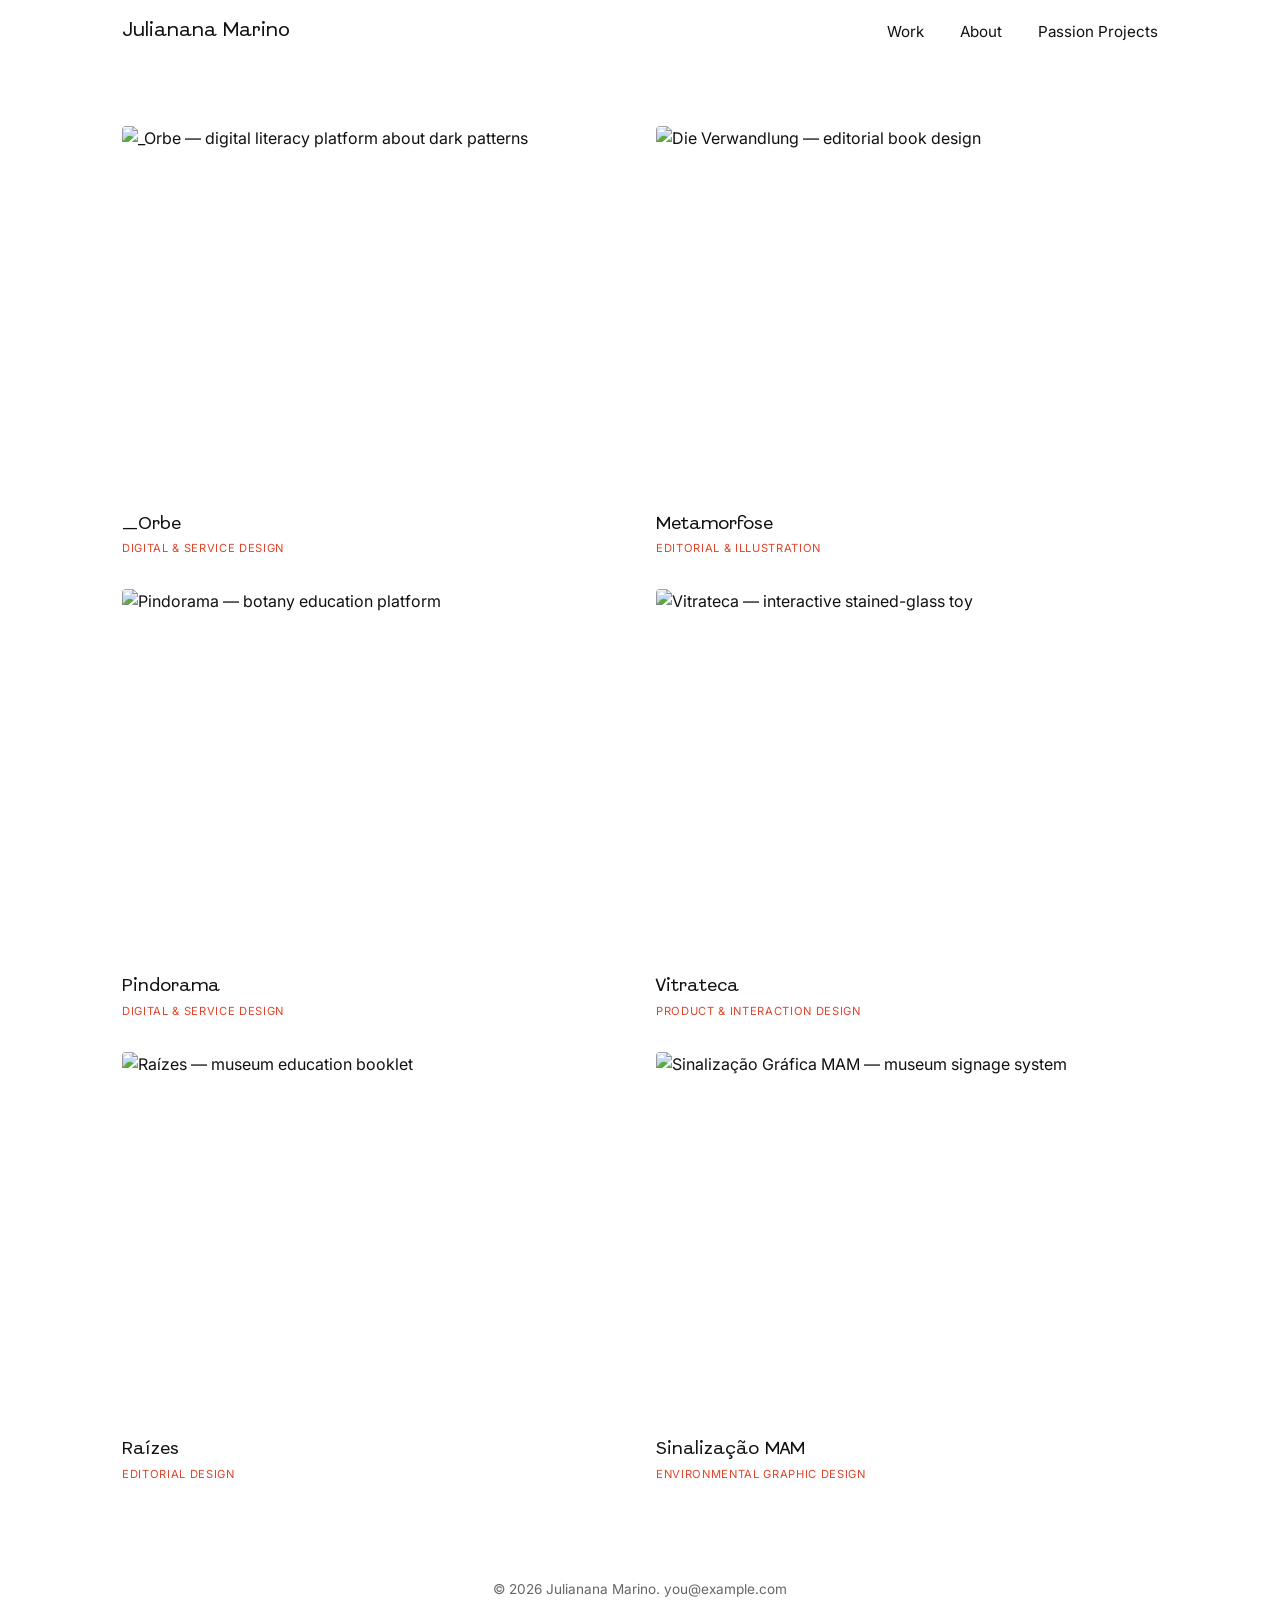
==== index.html @ 14ea61f7 "juliana" ====
<!DOCTYPE html>
<html lang="en">
<head>
  <meta charset="UTF-8">
  <meta name="viewport" content="width=device-width, initial-scale=1.0">
  <title>Julianana Marino — Portfolio</title>
  <meta name="description" content="Design portfolio of Julianana Marino.">
  <link rel="icon" type="image/png" href="images/site/favicon.png">
  <link href="https://fonts.googleapis.com/css2?family=Inter:wght@400;500;600&display=swap" rel="stylesheet">
  <link rel="stylesheet" href="css/style.css">
</head>
<body>

  <header class="site-header">
    <a href="index.html" class="logo">Julianana Marino</a>
    <nav>
      <a href="index.html">Work</a>
      <a href="about.html">About</a>
      <a href="passion-projects.html">Passion Projects</a>
    </nav>
  </header>

  <main>
    <h1 class="sr-only">Work — Julianana Marino Portfolio</h1>

    <div class="work-grid">
      <a href="work/orbe.html" class="work-item">
        <img src="images/work/orbe/thumbnail.jpg" alt="_Orbe — digital literacy platform about dark patterns">
        <p class="work-title">_Orbe</p>
        <p class="work-category">Digital &amp; service design</p>
      </a>

      <a href="work/metamorfose.html" class="work-item">
        <img src="images/work/metamorfose/thumbnail.jpg" alt="Die Verwandlung — editorial book design">
        <p class="work-title">Metamorfose</p>
        <p class="work-category">Editorial &amp; illustration</p>
      </a>

      <a href="work/pindorama.html" class="work-item">
        <img src="images/work/pindorama/thumbnail.jpg" alt="Pindorama — botany education platform">
        <p class="work-title">Pindorama</p>
        <p class="work-category">Digital &amp; service design</p>
      </a>

      <a href="work/vitrateca.html" class="work-item">
        <img src="images/work/vitrateca/thumbnail.jpg" alt="Vitrateca — interactive stained-glass toy">
        <p class="work-title">Vitrateca</p>
        <p class="work-category">Product &amp; interaction design</p>
      </a>

      <a href="work/raizes.html" class="work-item">
        <img src="images/work/raizes/thumbnail.jpg" alt="Raízes — museum education booklet">
        <p class="work-title">Raízes</p>
        <p class="work-category">Editorial design</p>
      </a>

      <a href="work/sinalizacao-mam.html" class="work-item">
        <img src="images/work/sinalizacao-mam/thumbnail.jpg" alt="Sinalização Gráfica MAM — museum signage system">
        <p class="work-title">Sinalização MAM</p>
        <p class="work-category">Environmental graphic design</p>
      </a>
    </div>
  </main>

  <footer class="site-footer">
    <p>&copy; 2026 Julianana Marino. <a href="mailto:you@example.com">you@example.com</a></p>
  </footer>

  <script src="js/script.js"></script>
</body>
</html>
---- css/style.css ----
/* ============================================
   FONTS
   Inter loaded from Google Fonts (see <head> link).
   Abordage self-hosted — add the font file to /fonts (see fonts/README.txt)
   ============================================ */
@font-face {
  font-family: 'Abordage';
  src: url('../fonts/Abordage-Regular.woff2') format('woff2');
  font-weight: 400;
  font-style: normal;
  font-display: swap;
}

/* ============================================
   DESIGN TOKENS
   Change these once and the whole site updates.
   --color-accent is a PLACEHOLDER — swap for your real accent once decided.
   ============================================ */
:root {
  --color-bg: #ffffff;
  --color-text: #111111;
  --color-text-muted: #666666;
  --color-border: #e5e5e5;
  --color-accent: #E0442A; /* placeholder — swap this */

  --font-sans: 'Inter', system-ui, -apple-system, "Segoe UI", sans-serif;
  --font-display: 'Abordage', var(--font-sans); /* falls back to Inter until the font file is added */

  --max-width: 1100px;
  --space-sm: 0.5rem;
  --space-md: 1rem;
  --space-lg: 2rem;
  --space-xl: 4rem;
}

/* ---- Reset ---- */
* { box-sizing: border-box; margin: 0; padding: 0; }

body {
  font-family: var(--font-sans);
  color: var(--color-text);
  background: var(--color-bg);
  line-height: 1.5;
}

img { max-width: 100%; display: block; }
a { color: inherit; text-decoration: none; }

.sr-only {
  position: absolute;
  width: 1px; height: 1px;
  overflow: hidden;
  clip: rect(0 0 0 0);
}

/* ---- Header / nav ---- */
.site-header {
  display: flex;
  justify-content: space-between;
  align-items: center;
  padding: var(--space-md) var(--space-lg);
  max-width: var(--max-width);
  margin: 0 auto;
}

.site-header .logo {
  font-family: var(--font-display);
  font-size: 1.25rem;
}

.site-header nav a {
  margin-left: var(--space-lg);
  font-size: 0.95rem;
}

.site-header nav a:hover {
  color: var(--color-accent);
}

/* ---- Work grid (homepage / passion projects) ---- */
.work-grid {
  display: grid;
  grid-template-columns: repeat(2, 1fr);
  gap: var(--space-lg);
  max-width: var(--max-width);
  margin: var(--space-xl) auto;
  padding: 0 var(--space-lg);
}

@media (min-width: 900px) {
  .work-grid {
    grid-template-columns: repeat(2, 1fr); /* even 2-col grid, per the concept sketch — change to 3 if you prefer a denser grid */
  }
}

.work-item img {
  aspect-ratio: 4 / 3;
  object-fit: cover;
  border-radius: 4px;
  transition: opacity 0.2s ease;
}

.work-item:hover img {
  opacity: 0.85;
}

.work-item .work-title {
  font-family: var(--font-display);
  font-size: 1.15rem;
  margin-top: var(--space-sm);
}

.work-item .work-category {
  font-size: 0.7rem;
  letter-spacing: 0.06em;
  text-transform: uppercase;
  color: var(--color-accent);
  margin-top: 2px;
}

/* ---- About page ---- */
.about-page {
  max-width: 600px;
  margin: var(--space-xl) auto;
  padding: 0 var(--space-lg);
}

.about-page h1 {
  font-family: var(--font-display);
  font-size: 2rem;
  margin-bottom: var(--space-lg);
}

.profile-photo {
  border-radius: 8px;
  margin-bottom: var(--space-lg);
}

.contact-links {
  list-style: none;
  margin-top: var(--space-lg);
}

.contact-links li {
  margin-bottom: var(--space-sm);
}

/* ---- Project case study page ---- */
.project-page {
  max-width: 800px;
  margin: var(--space-xl) auto;
  padding: 0 var(--space-lg);
}

.project-page h1 {
  font-family: var(--font-display);
  font-size: 2.25rem;
  margin-bottom: var(--space-sm);
}

.project-meta {
  color: var(--color-text-muted);
  margin-bottom: var(--space-lg);
}

.project-page img,
.project-page video {
  margin: var(--space-lg) 0;
  border-radius: 4px;
}

.back-link {
  display: inline-block;
  margin-top: var(--space-lg);
}

.back-link:hover {
  color: var(--color-accent);
}

/* ---- Case study section nav ---- */
.case-study-nav {
  display: flex;
  flex-wrap: wrap;
  gap: var(--space-lg);
  margin: var(--space-lg) 0;
  padding: var(--space-md) 0;
  border-top: 1px solid var(--color-border);
  border-bottom: 1px solid var(--color-border);
}

.case-study-nav a {
  font-size: 0.9rem;
  color: var(--color-text-muted);
}

.case-study-nav a:hover {
  color: var(--color-accent);
}

/* ---- Case study sections ---- */
.case-study-section {
  margin: var(--space-xl) 0;
  scroll-margin-top: var(--space-lg);
}

.section-label {
  font-size: 0.85rem;
  color: var(--color-accent);
  text-transform: uppercase;
  letter-spacing: 0.05em;
  margin-bottom: var(--space-sm);
}

.case-study-section h2 {
  font-family: var(--font-display);
  font-size: 1.5rem;
  margin-bottom: var(--space-md);
}

.process-step {
  margin: var(--space-md) 0;
  padding-left: var(--space-md);
  border-left: 2px solid var(--color-border);
}

.process-step-number {
  font-weight: 600;
  margin-bottom: var(--space-sm);
}

/* ---- Hover-reveal image caption ---- */
.image-wrap {
  position: relative;
  overflow: hidden;
  border-radius: 4px;
}

.image-wrap .caption {
  position: absolute;
  inset: 0;
  display: flex;
  align-items: center;
  justify-content: center;
  text-align: center;
  padding: var(--space-md);
  background: rgba(0, 0, 0, 0.55);
  color: #ffffff;
  font-size: 0.9rem;
  opacity: 0;
  transition: opacity 0.25s ease;
}

.image-wrap:hover .caption {
  opacity: 1;
}

/* ---- Scroll-triggered reveal ---- */
.reveal-box {
  opacity: 0;
  transform: translateY(16px);
  transition: opacity 0.6s ease, transform 0.6s ease;
}

.reveal-box.visible {
  opacity: 1;
  transform: translateY(0);
}

/* ---- Metrics / impact ---- */
.metrics-grid {
  display: grid;
  grid-template-columns: repeat(auto-fit, minmax(140px, 1fr));
  gap: var(--space-lg);
  margin-top: var(--space-md);
}

.metric-number {
  font-family: var(--font-display);
  font-size: 2rem;
}

.metric-label {
  color: var(--color-text-muted);
  font-size: 0.9rem;
}

/* ---- Project footer nav ---- */
.project-nav {
  display: flex;
  justify-content: space-between;
  align-items: center;
  margin-top: var(--space-xl);
  padding-top: var(--space-lg);
  border-top: 1px solid var(--color-border);
}

.project-nav a:hover {
  color: var(--color-accent);
}

/* ---- Footer ---- */
.site-footer {
  text-align: center;
  padding: var(--space-lg);
  color: var(--color-text-muted);
  font-size: 0.85rem;
}

.site-footer a:hover {
  color: var(--color-accent);
}

/* ---- Responsive ---- */
@media (max-width: 600px) {
  .site-header {
    flex-direction: column;
    align-items: flex-start;
    gap: var(--space-sm);
  }

  .site-header nav a {
    margin-left: 0;
    margin-right: var(--space-md);
  }

  .work-grid {
    grid-template-columns: 1fr;
  }
}
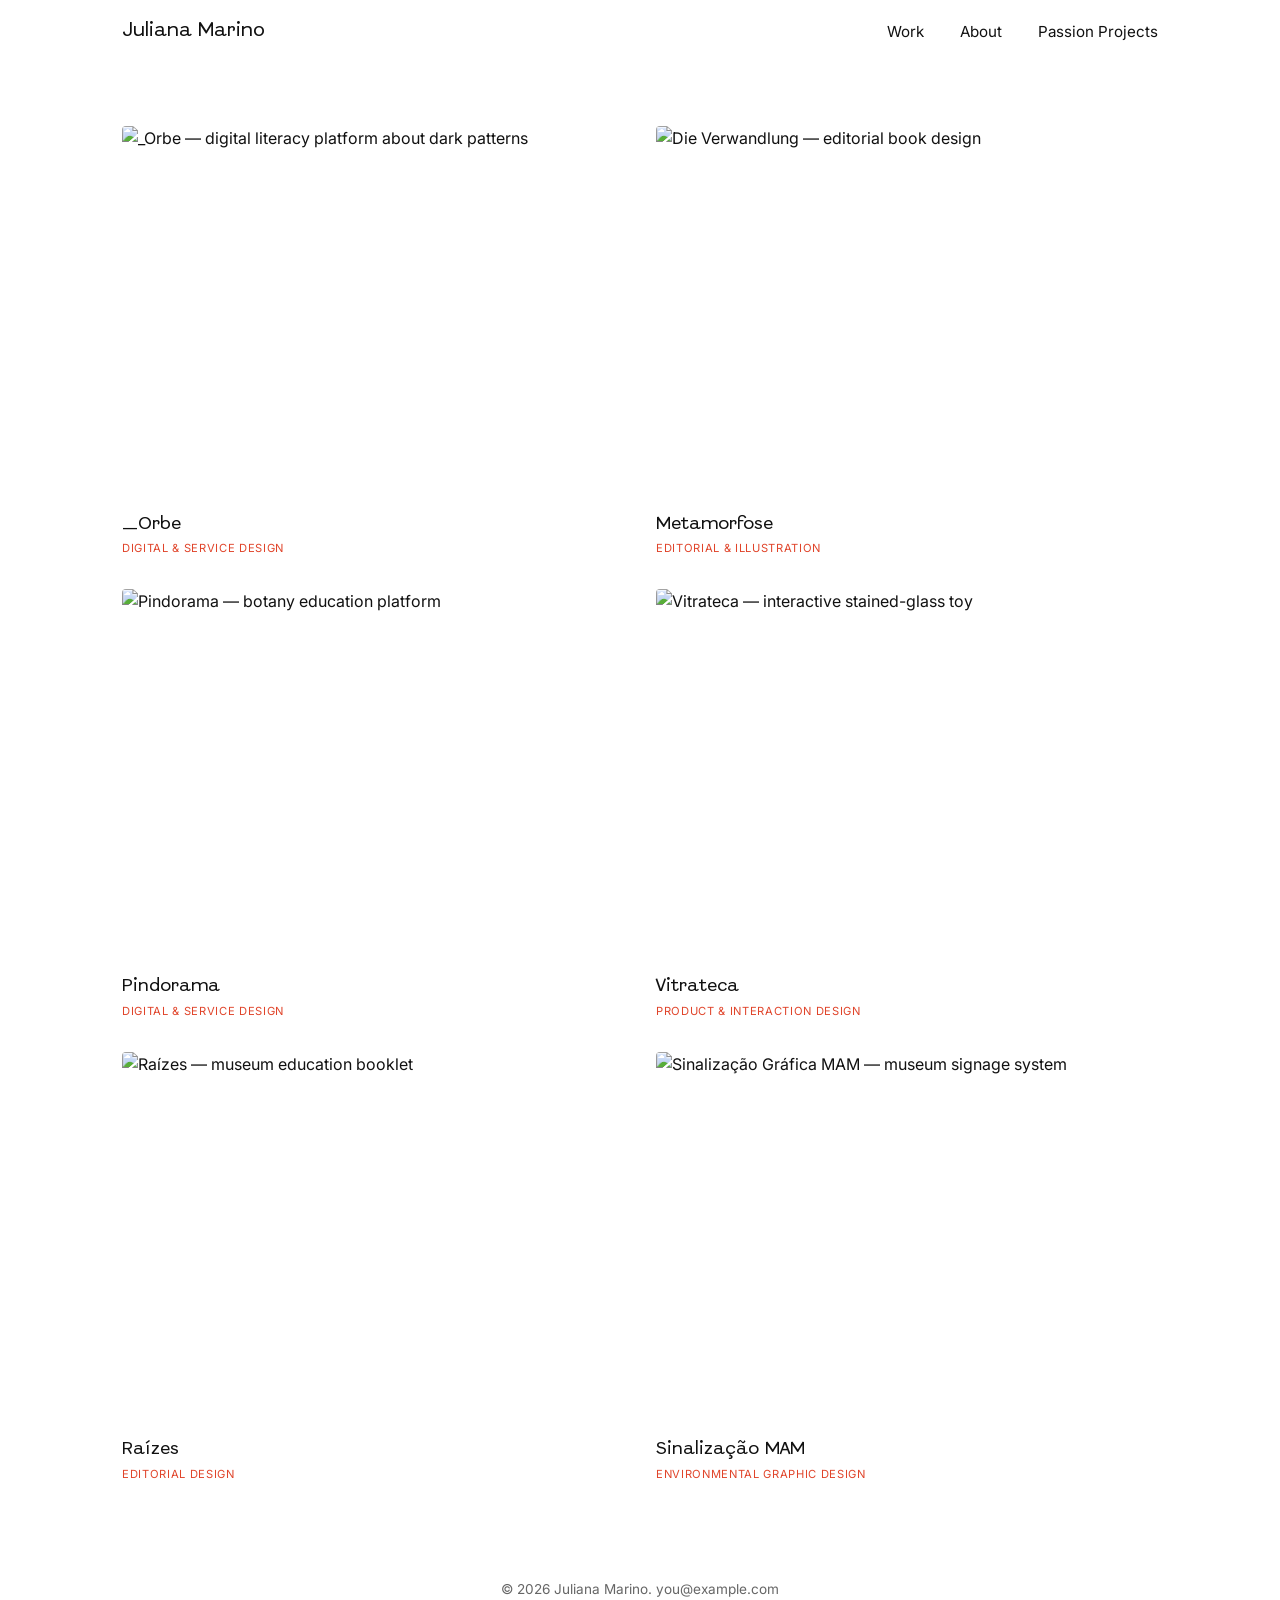
==== commit ab180192: "julinana" ====
--- a/index.html
+++ b/index.html
@@ -3,8 +3,8 @@
 <head>
   <meta charset="UTF-8">
   <meta name="viewport" content="width=device-width, initial-scale=1.0">
-  <title>Julianana Marino — Portfolio</title>
-  <meta name="description" content="Design portfolio of Julianana Marino.">
+  <title>Juliana Marino — Portfolio</title>
+  <meta name="description" content="Design portfolio of Juliana Marino.">
   <link rel="icon" type="image/png" href="images/site/favicon.png">
   <link href="https://fonts.googleapis.com/css2?family=Inter:wght@400;500;600&display=swap" rel="stylesheet">
   <link rel="stylesheet" href="css/style.css">
@@ -12,7 +12,7 @@
 <body>
 
   <header class="site-header">
-    <a href="index.html" class="logo">Julianana Marino</a>
+    <a href="index.html" class="logo">Juliana Marino</a>
     <nav>
       <a href="index.html">Work</a>
       <a href="about.html">About</a>
@@ -21,7 +21,7 @@
   </header>
 
   <main>
-    <h1 class="sr-only">Work — Julianana Marino Portfolio</h1>
+    <h1 class="sr-only">Work — Juliana Marino Portfolio</h1>
 
     <div class="work-grid">
       <a href="work/orbe.html" class="work-item">
@@ -63,7 +63,7 @@
   </main>
 
   <footer class="site-footer">
-    <p>&copy; 2026 Julianana Marino. <a href="mailto:you@example.com">you@example.com</a></p>
+    <p>&copy; 2026 Juliana Marino. <a href="mailto:you@example.com">you@example.com</a></p>
   </footer>
 
   <script src="js/script.js"></script>
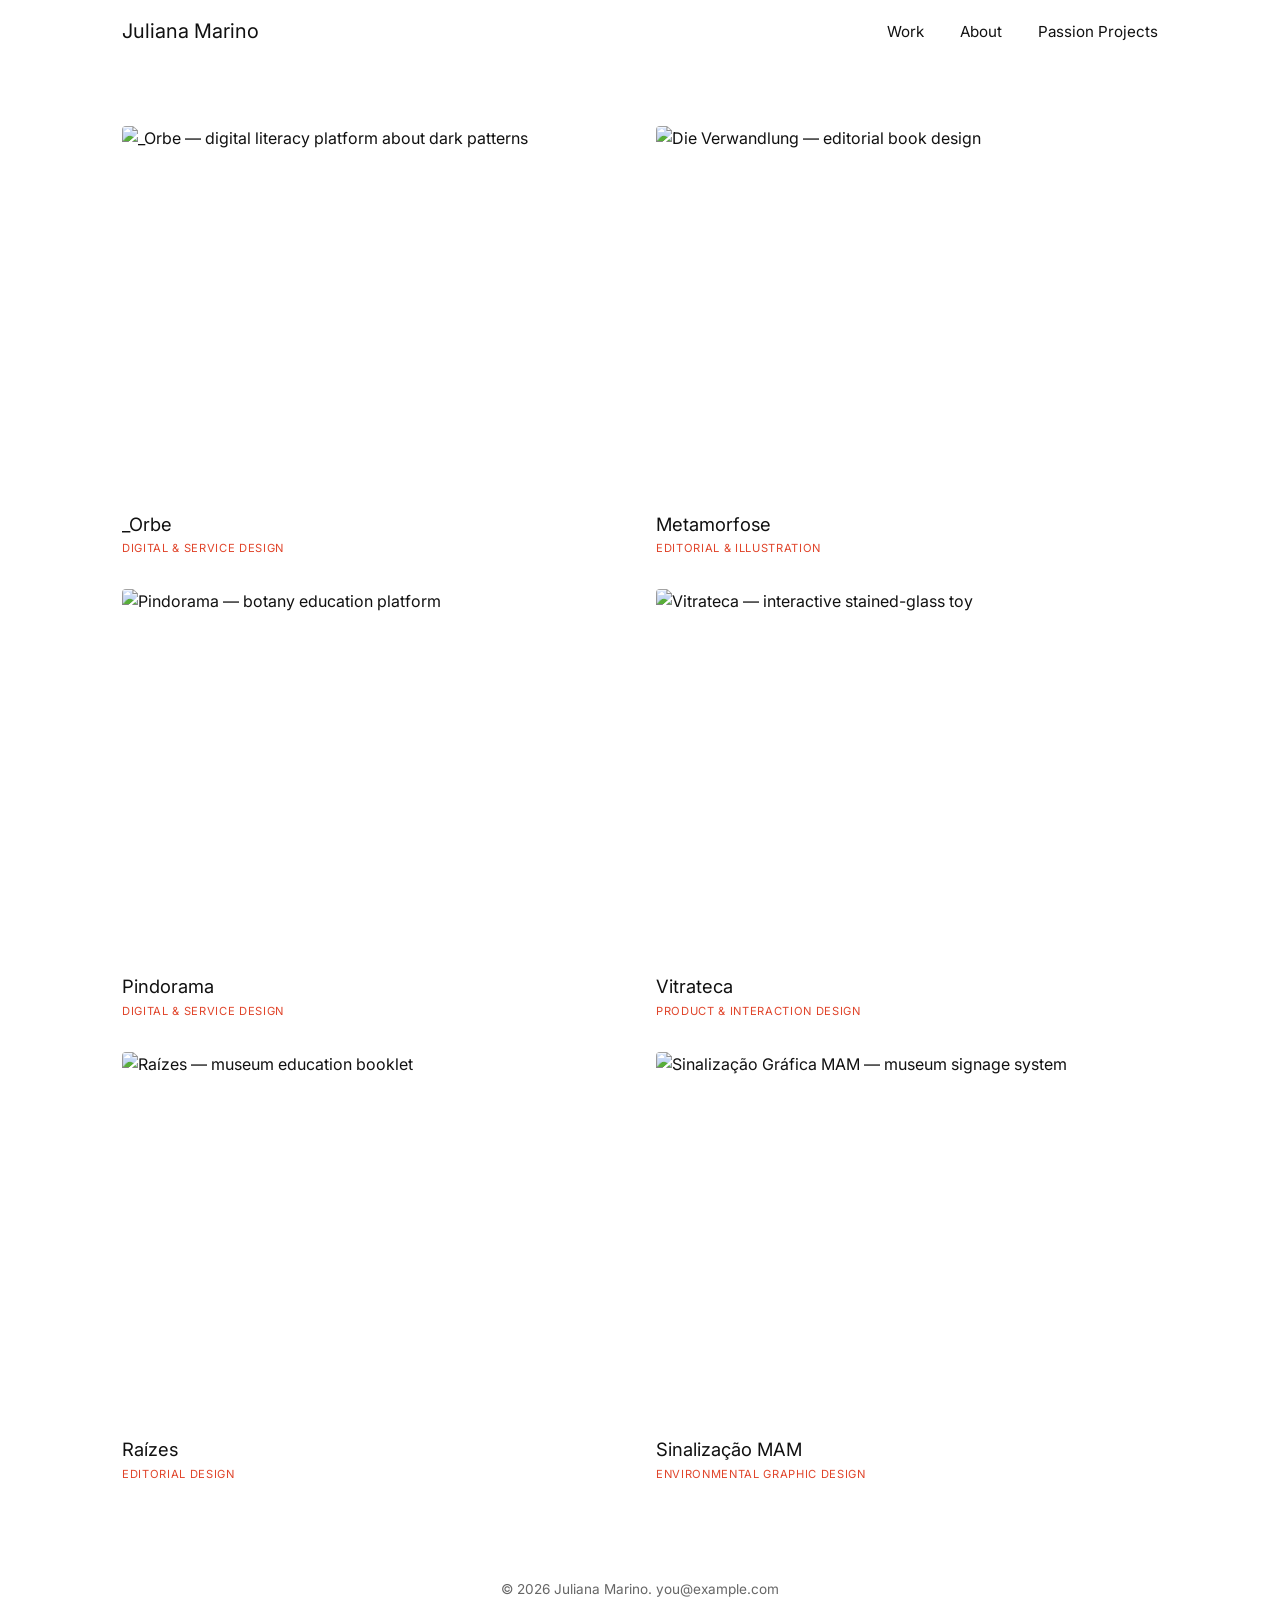
==== commit 84f74cb0: "switch display font to Geist Pixel" ====
--- a/index.html
+++ b/index.html
@@ -6,7 +6,7 @@
   <title>Juliana Marino — Portfolio</title>
   <meta name="description" content="Design portfolio of Juliana Marino.">
   <link rel="icon" type="image/png" href="images/site/favicon.png">
-  <link href="https://fonts.googleapis.com/css2?family=Inter:wght@400;500;600&display=swap" rel="stylesheet">
+  <link href="https://fonts.googleapis.com/css2?family=Inter:wght@400;500;600&family=Geist+Pixel&display=swap" rel="stylesheet">
   <link rel="stylesheet" href="css/style.css">
 </head>
 <body>
--- a/css/style.css
+++ b/css/style.css
@@ -3,13 +3,6 @@
    Inter loaded from Google Fonts (see <head> link).
    Abordage self-hosted — add the font file to /fonts (see fonts/README.txt)
    ============================================ */
-@font-face {
-  font-family: 'Abordage';
-  src: url('../fonts/Abordage-Regular.woff2') format('woff2');
-  font-weight: 400;
-  font-style: normal;
-  font-display: swap;
-}
 
 /* ============================================
    DESIGN TOKENS
@@ -24,7 +17,7 @@
   --color-accent: #E0442A; /* placeholder — swap this */
 
   --font-sans: 'Inter', system-ui, -apple-system, "Segoe UI", sans-serif;
-  --font-display: 'Abordage', var(--font-sans); /* falls back to Inter until the font file is added */
+  --font-display: 'Geist Pixel', var(--font-sans);
 
   --max-width: 1100px;
   --space-sm: 0.5rem;
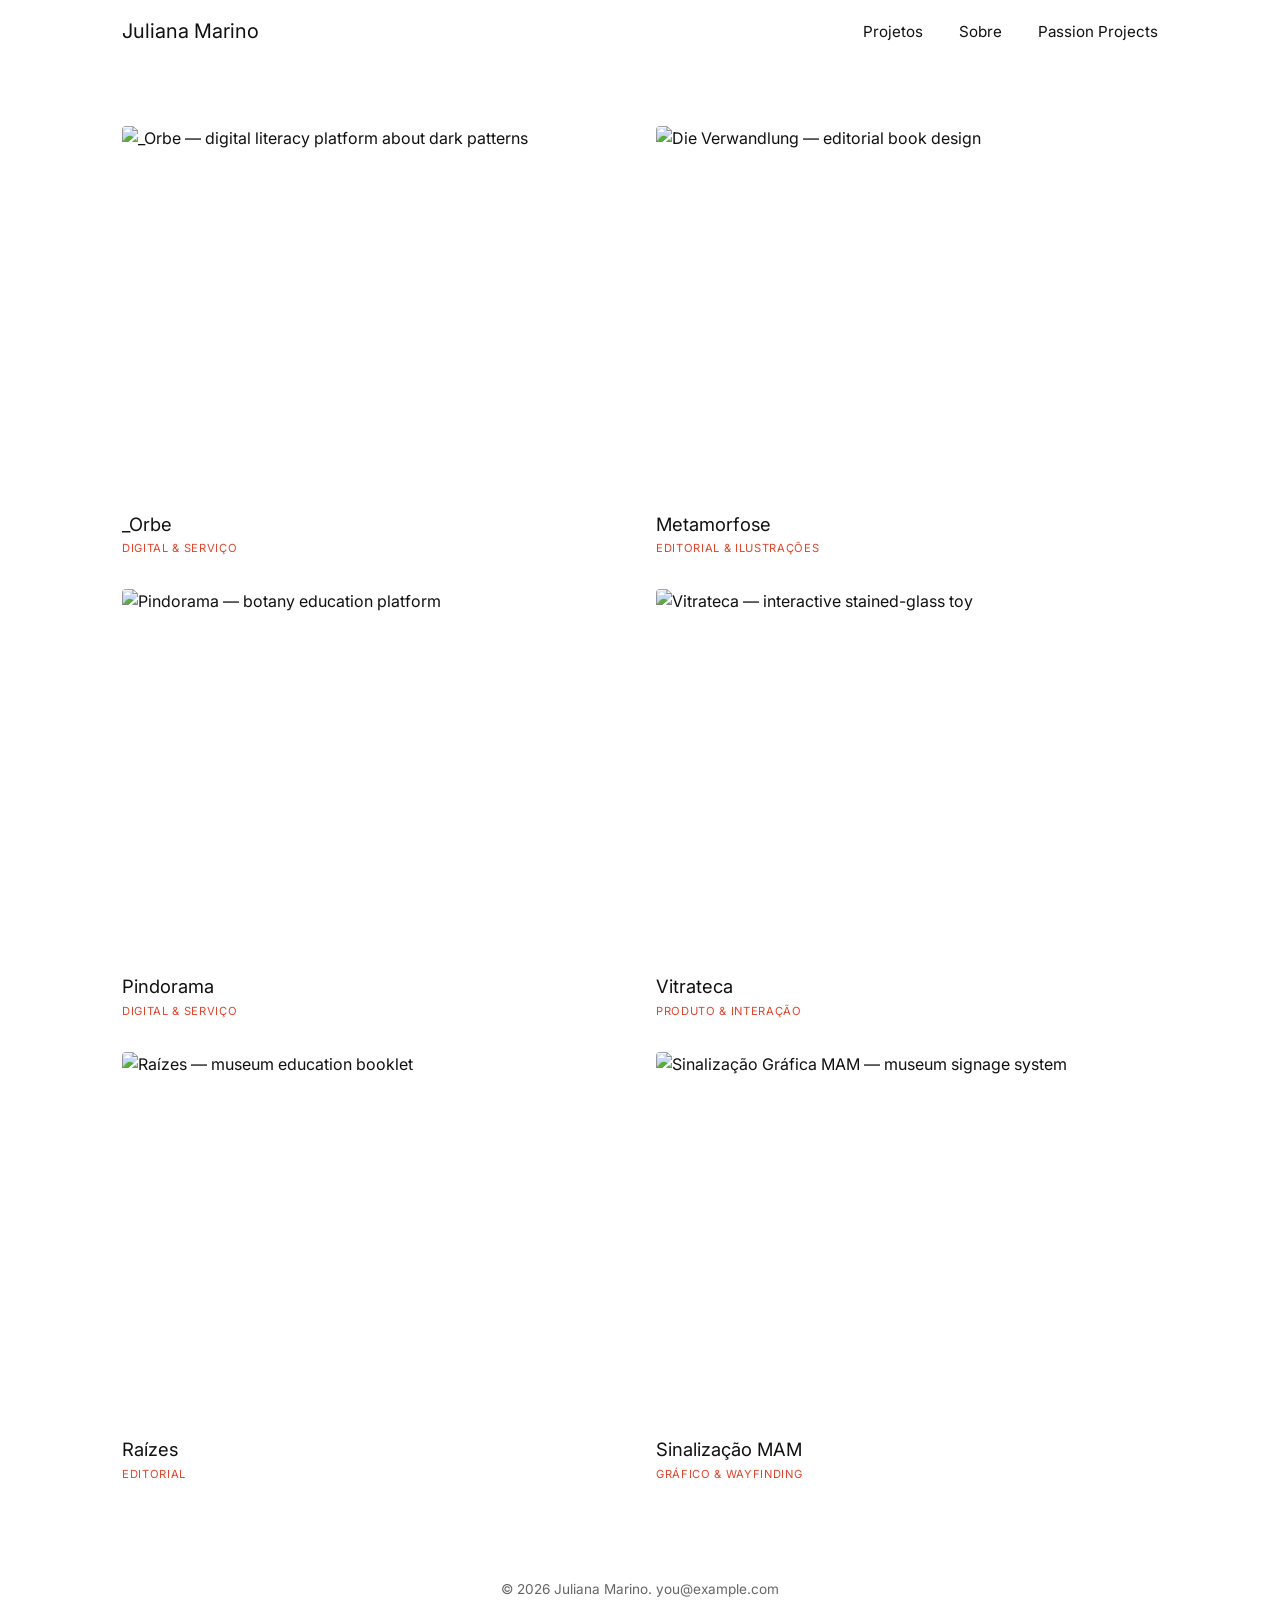
==== commit 94f41fa2: "ptbr" ====
--- a/index.html
+++ b/index.html
@@ -14,50 +14,50 @@
   <header class="site-header">
     <a href="index.html" class="logo">Juliana Marino</a>
     <nav>
-      <a href="index.html">Work</a>
-      <a href="about.html">About</a>
+      <a href="index.html">Projetos</a>
+      <a href="about.html">Sobre</a>
       <a href="passion-projects.html">Passion Projects</a>
     </nav>
   </header>
 
   <main>
-    <h1 class="sr-only">Work — Juliana Marino Portfolio</h1>
+    <h1 class="sr-only">Projetos — Juliana Marino Portfolio</h1>
 
     <div class="work-grid">
       <a href="work/orbe.html" class="work-item">
         <img src="images/work/orbe/thumbnail.jpg" alt="_Orbe — digital literacy platform about dark patterns">
         <p class="work-title">_Orbe</p>
-        <p class="work-category">Digital &amp; service design</p>
+        <p class="work-category">Digital &amp; serviço</p>
       </a>
 
       <a href="work/metamorfose.html" class="work-item">
         <img src="images/work/metamorfose/thumbnail.jpg" alt="Die Verwandlung — editorial book design">
         <p class="work-title">Metamorfose</p>
-        <p class="work-category">Editorial &amp; illustration</p>
+      <p class="work-category">Editorial &amp; ilustrações</p>
       </a>
 
       <a href="work/pindorama.html" class="work-item">
         <img src="images/work/pindorama/thumbnail.jpg" alt="Pindorama — botany education platform">
         <p class="work-title">Pindorama</p>
-        <p class="work-category">Digital &amp; service design</p>
+        <p class="work-category">Digital &amp; serviço</p>
       </a>
 
       <a href="work/vitrateca.html" class="work-item">
         <img src="images/work/vitrateca/thumbnail.jpg" alt="Vitrateca — interactive stained-glass toy">
         <p class="work-title">Vitrateca</p>
-        <p class="work-category">Product &amp; interaction design</p>
+        <p class="work-category">Produto &amp; Interação</p>
       </a>
 
       <a href="work/raizes.html" class="work-item">
         <img src="images/work/raizes/thumbnail.jpg" alt="Raízes — museum education booklet">
         <p class="work-title">Raízes</p>
-        <p class="work-category">Editorial design</p>
+        <p class="work-category">Editorial</p>
       </a>
 
       <a href="work/sinalizacao-mam.html" class="work-item">
         <img src="images/work/sinalizacao-mam/thumbnail.jpg" alt="Sinalização Gráfica MAM — museum signage system">
         <p class="work-title">Sinalização MAM</p>
-        <p class="work-category">Environmental graphic design</p>
+        <p class="work-category">Gráfico &amp; wayfinding</p>
       </a>
     </div>
   </main>
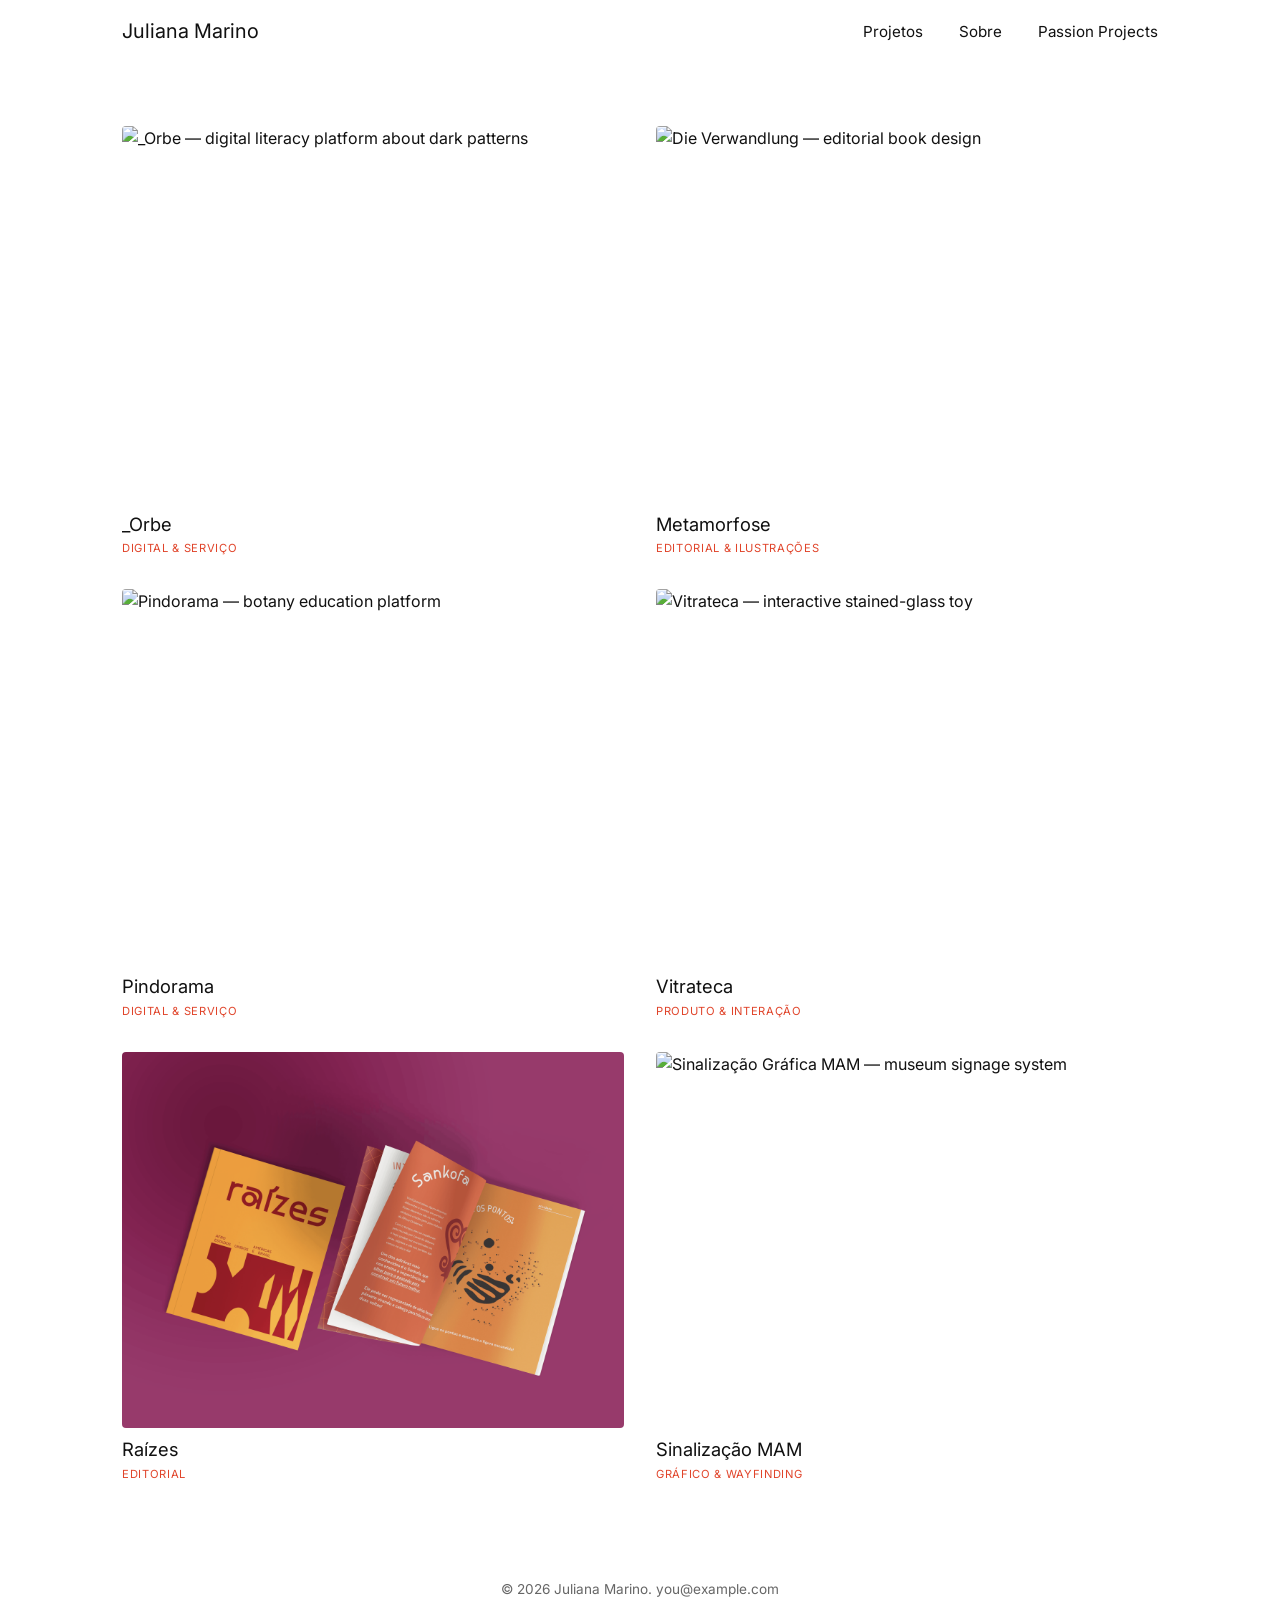
==== commit 7b589a08: "add project images" ====
--- a/index.html
+++ b/index.html
@@ -49,7 +49,7 @@
       </a>
 
       <a href="work/raizes.html" class="work-item">
-        <img src="images/work/raizes/thumbnail.jpg" alt="Raízes — museum education booklet">
+        <img src="images/work/raizes/hero_raizes.png" alt="Raízes — museum education booklet">
         <p class="work-title">Raízes</p>
         <p class="work-category">Editorial</p>
       </a>
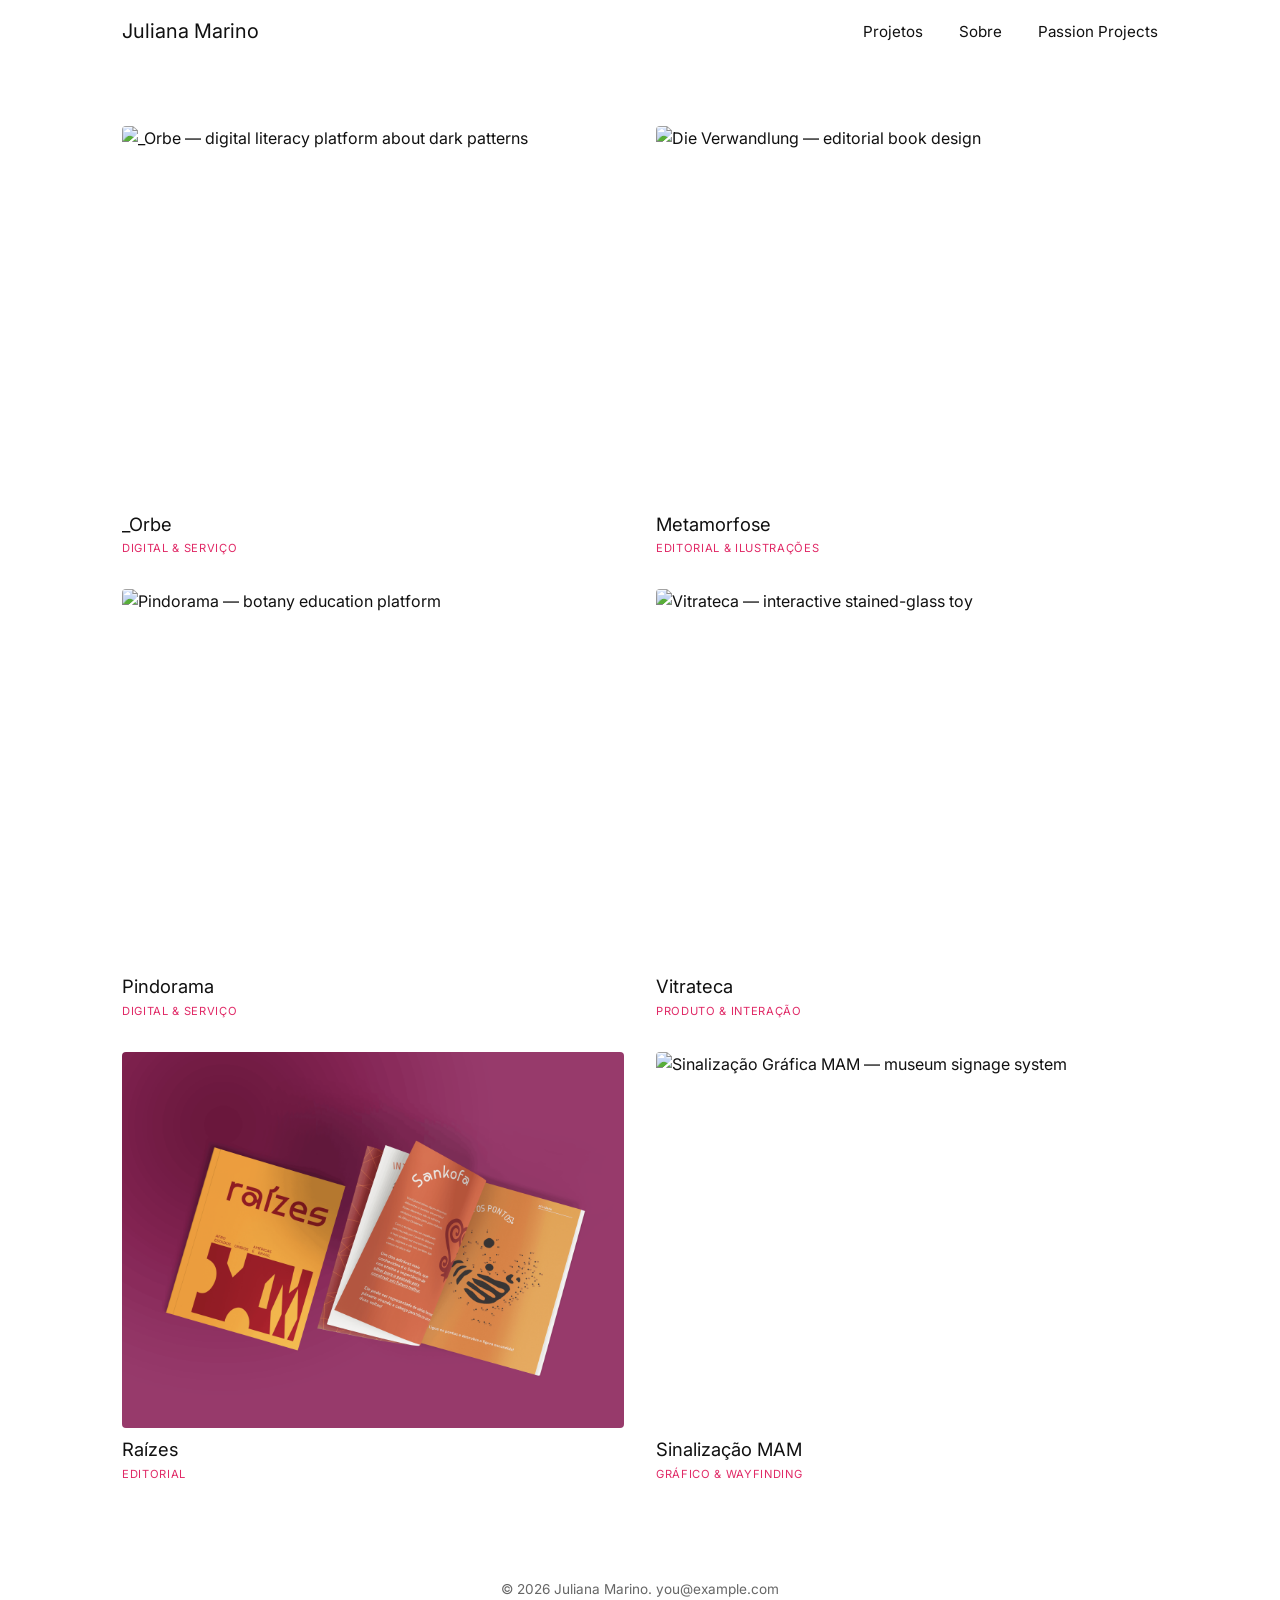
==== commit abed23ce: "hero" ====
--- a/index.html
+++ b/index.html
@@ -31,7 +31,7 @@
       </a>
 
       <a href="work/metamorfose.html" class="work-item">
-        <img src="images/work/metamorfose/thumbnail.jpg" alt="Die Verwandlung — editorial book design">
+        <img src="images/work/metamorfose/hero_metamorfose.jpg" alt="Die Verwandlung — editorial book design">
         <p class="work-title">Metamorfose</p>
       <p class="work-category">Editorial &amp; ilustrações</p>
       </a>
--- a/css/style.css
+++ b/css/style.css
@@ -14,7 +14,7 @@
   --color-text: #111111;
   --color-text-muted: #666666;
   --color-border: #e5e5e5;
-  --color-accent: #E0442A; /* placeholder — swap this */
+  --color-accent: hsl(340, 75%, 52%); /* placeholder — swap this */
 
   --font-sans: 'Inter', system-ui, -apple-system, "Segoe UI", sans-serif;
   --font-display: 'Geist Pixel', var(--font-sans);
@@ -113,9 +113,6 @@
 
 /* ---- About page ---- */
 .about-page {
-  max-width: 600px;
-  margin: var(--space-xl) auto;
-  padding: 0 var(--space-lg);
 }
 
 .about-page h1 {
@@ -321,3 +318,333 @@
     grid-template-columns: 1fr;
   }
 }
+/* ==================================================
+   Book flip viewer
+   ================================================== */
+
+.book-viewer {
+  --book-accent: var(--color-accent);
+
+  /* Customization hooks — set these from JS per book (see bookConfigs in
+     js/script.js) to override without touching this stylesheet. Each
+     falls back to --book-accent if left unset. */
+  --book-nav-hover: var(--book-accent);   /* arrow + close-button hover color */
+  --book-thumb-color: var(--book-accent); /* slider dragger background color */
+  --book-thumb-image: none;               /* slider dragger image, e.g. url('...png') */
+  --book-thumb-size: 14px;                /* slider dragger diameter */
+  --book-thumb-radius: 50%;               /* 50% = circle, 0 = square, etc. */
+
+  position: relative;
+  display: flex;
+  flex-direction: column;
+  align-items: center;
+  gap: var(--space-sm);
+  max-width: 820px;
+  margin: var(--space-lg) auto;
+}
+
+.book-row {
+  display: flex;
+  align-items: center;
+  justify-content: center;
+  gap: clamp(0.5rem, 2.5vw, 2rem);
+  width: 100%;
+}
+
+.book-nav {
+  flex: 0 0 auto;
+  width: 40px;
+  height: 40px;
+  border-radius: 50%;
+  border: 1px solid var(--color-border);
+  background: var(--color-bg);
+  color: var(--color-text);
+  font-size: 1.1rem;
+  cursor: pointer;
+  display: flex;
+  align-items: center;
+  justify-content: center;
+  transition:
+    border-color 0.15s ease,
+    color 0.15s ease,
+    transform 0.1s ease;
+}
+
+.book-nav:hover:not(:disabled) {
+  border-color: var(--book-nav-hover);
+  color: var(--book-nav-hover);
+}
+
+.book-nav:active:not(:disabled) {
+  transform: scale(0.94);
+}
+
+.book-nav:disabled {
+  opacity: 0.25;
+  cursor: default;
+}
+
+.book-stage {
+  position: relative;
+  width: min(680px, 82vw);
+  aspect-ratio: 296 / 210;
+  perspective: 2800px;
+  flex: 1 1 auto;
+  overflow: hidden;
+}
+
+.book-stage::before {
+  content: '';
+  position: absolute;
+  top: 2%;
+  bottom: 2%;
+  left: 50%;
+  width: 34px;
+  margin-left: -17px;
+  background: linear-gradient(
+    90deg,
+    transparent,
+    rgba(0, 0, 0, 0.10) 46%,
+    rgba(0, 0, 0, 0.16) 50%,
+    rgba(0, 0, 0, 0.10) 54%,
+    transparent
+  );
+  pointer-events: none;
+  z-index: 500;
+}
+
+.book-leaf {
+  position: absolute;
+  top: 0;
+  left: 50%;
+  width: 50%;
+  height: 100%;
+  transform-style: preserve-3d;
+  will-change: transform;
+}
+
+.book-leaf-inner {
+  position: absolute;
+  inset: 0;
+  transform-style: preserve-3d;
+  transition: transform 0.7s cubic-bezier(0.4, 0.1, 0.2, 1);
+  transform-origin: left center;
+}
+
+.book-face {
+  position: absolute;
+  inset: 0;
+  backface-visibility: hidden;
+  overflow: hidden;
+  background: var(--color-bg);
+  box-shadow: 0 8px 24px rgba(0, 0, 0, 0.14);
+}
+
+.book-face.front {
+  border-radius: 3px 10px 10px 3px;
+  border: 1px solid var(--color-border);
+}
+
+.book-face.back {
+  transform: rotateY(180deg);
+  border-radius: 10px 3px 3px 10px;
+  border: 1px solid var(--color-border);
+}
+
+.book-face img {
+  display: block;
+  width: 100%;
+  height: 100%;
+  object-fit: contain !important;
+  object-position: center center;
+  background: #ffffff;
+}
+
+
+/* Raízes faces 9, 10, 11, and 12 use this class. */
+.book-face.book-face-transparent {
+  background: rgba(255, 255, 255, 0.55);
+}
+
+.book-face.book-face-transparent img {
+  opacity: 0.55;
+}
+
+.page-placeholder {
+  width: 100%;
+  height: 100%;
+  display: flex;
+  flex-direction: column;
+  align-items: center;
+  justify-content: center;
+  gap: 0.4rem;
+  padding: 1rem;
+  text-align: center;
+  background: color-mix(
+    in srgb,
+    var(--book-accent) 7%,
+    var(--color-bg)
+  );
+  border: 1px dashed color-mix(
+    in srgb,
+    var(--book-accent) 45%,
+    var(--color-border)
+  );
+}
+
+.page-placeholder .ph-icon {
+  font-size: 1.6rem;
+  opacity: 0.55;
+}
+
+.page-placeholder .ph-label {
+  font-size: 0.72rem;
+  color: var(--color-text);
+  font-weight: 500;
+}
+
+.page-placeholder .ph-hint {
+  font-size: 0.62rem;
+  color: var(--color-text-muted);
+  font-family: ui-monospace, SFMono-Regular, Menlo, monospace;
+}
+
+.book-progress {
+  text-align: center;
+  font-size: 0.75rem;
+  color: var(--color-text-muted);
+  letter-spacing: 0.02em;
+}
+
+/* ---- Page control: close-to-cover button + scrubber slider ---- */
+.book-scrubber {
+  display: flex;
+  align-items: center;
+  gap: var(--space-sm);
+  width: min(680px, 82vw);
+}
+
+.book-close {
+  flex: 0 0 auto;
+  width: 32px;
+  height: 32px;
+  border-radius: 50%;
+  border: 1px solid var(--color-border);
+  background: var(--color-bg);
+  color: var(--color-text);
+  font-size: 0.95rem;
+  line-height: 1;
+  cursor: pointer;
+  display: flex;
+  align-items: center;
+  justify-content: center;
+  transition:
+    border-color 0.15s ease,
+    color 0.15s ease,
+    transform 0.1s ease;
+}
+
+.book-close:hover:not(:disabled) {
+  border-color: var(--book-nav-hover);
+  color: var(--book-nav-hover);
+}
+
+.book-close:active:not(:disabled) {
+  transform: scale(0.94);
+}
+
+.book-close:disabled {
+  opacity: 0.25;
+  cursor: default;
+}
+
+.book-slider {
+  flex: 1 1 auto;
+  appearance: none;
+  -webkit-appearance: none;
+  height: 3px;
+  border-radius: 2px;
+  background: var(--color-border);
+  outline: none;
+  cursor: pointer;
+}
+
+.book-slider::-webkit-slider-thumb {
+  -webkit-appearance: none;
+  width: var(--book-thumb-size);
+  height: var(--book-thumb-size);
+  border-radius: var(--book-thumb-radius);
+  background-color: var(--book-thumb-color);
+  background-image: var(--book-thumb-image);
+  background-size: cover;
+  background-position: center;
+  background-repeat: no-repeat;
+  border: 2px solid var(--color-bg);
+  box-shadow: 0 0 0 1px var(--book-thumb-color);
+  cursor: pointer;
+}
+
+.book-slider::-moz-range-track {
+  height: 3px;
+  border-radius: 2px;
+  background: var(--color-border);
+}
+
+.book-slider::-moz-range-thumb {
+  width: var(--book-thumb-size);
+  height: var(--book-thumb-size);
+  border-radius: var(--book-thumb-radius);
+  background-color: var(--book-thumb-color);
+  background-image: var(--book-thumb-image);
+  background-size: cover;
+  background-position: center;
+  background-repeat: no-repeat;
+  border: 2px solid var(--color-bg);
+  box-shadow: 0 0 0 1px var(--book-thumb-color);
+  cursor: pointer;
+}
+
+@media (max-width: 560px) {
+  .book-row {
+    gap: 0.4rem;
+  }
+
+  .book-nav {
+    width: 32px;
+    height: 32px;
+    font-size: 0.95rem;
+  }
+
+  .book-close {
+    width: 28px;
+    height: 28px;
+    font-size: 0.8rem;
+  }
+
+  .page-placeholder .ph-hint {
+    display: none;
+  }
+}
+/* ---- Fix book images inside project pages ---- */
+
+.project-page .book-face {
+  position: absolute;
+  inset: 0;
+  overflow: hidden;
+  background:transparent;
+  border: 1px solid var(--color-border) !important;
+  border-radius: 0 !important;
+}
+
+.project-page .book-face img {
+  display: block;
+  width: 100%;
+  height: 100%;
+  max-width: none;
+  margin: 0 !important;
+  padding: 0 !important;
+  border: 0 !important;
+  border-radius: 0 !important;
+  object-fit: contain !important;
+  object-position: center center;
+}
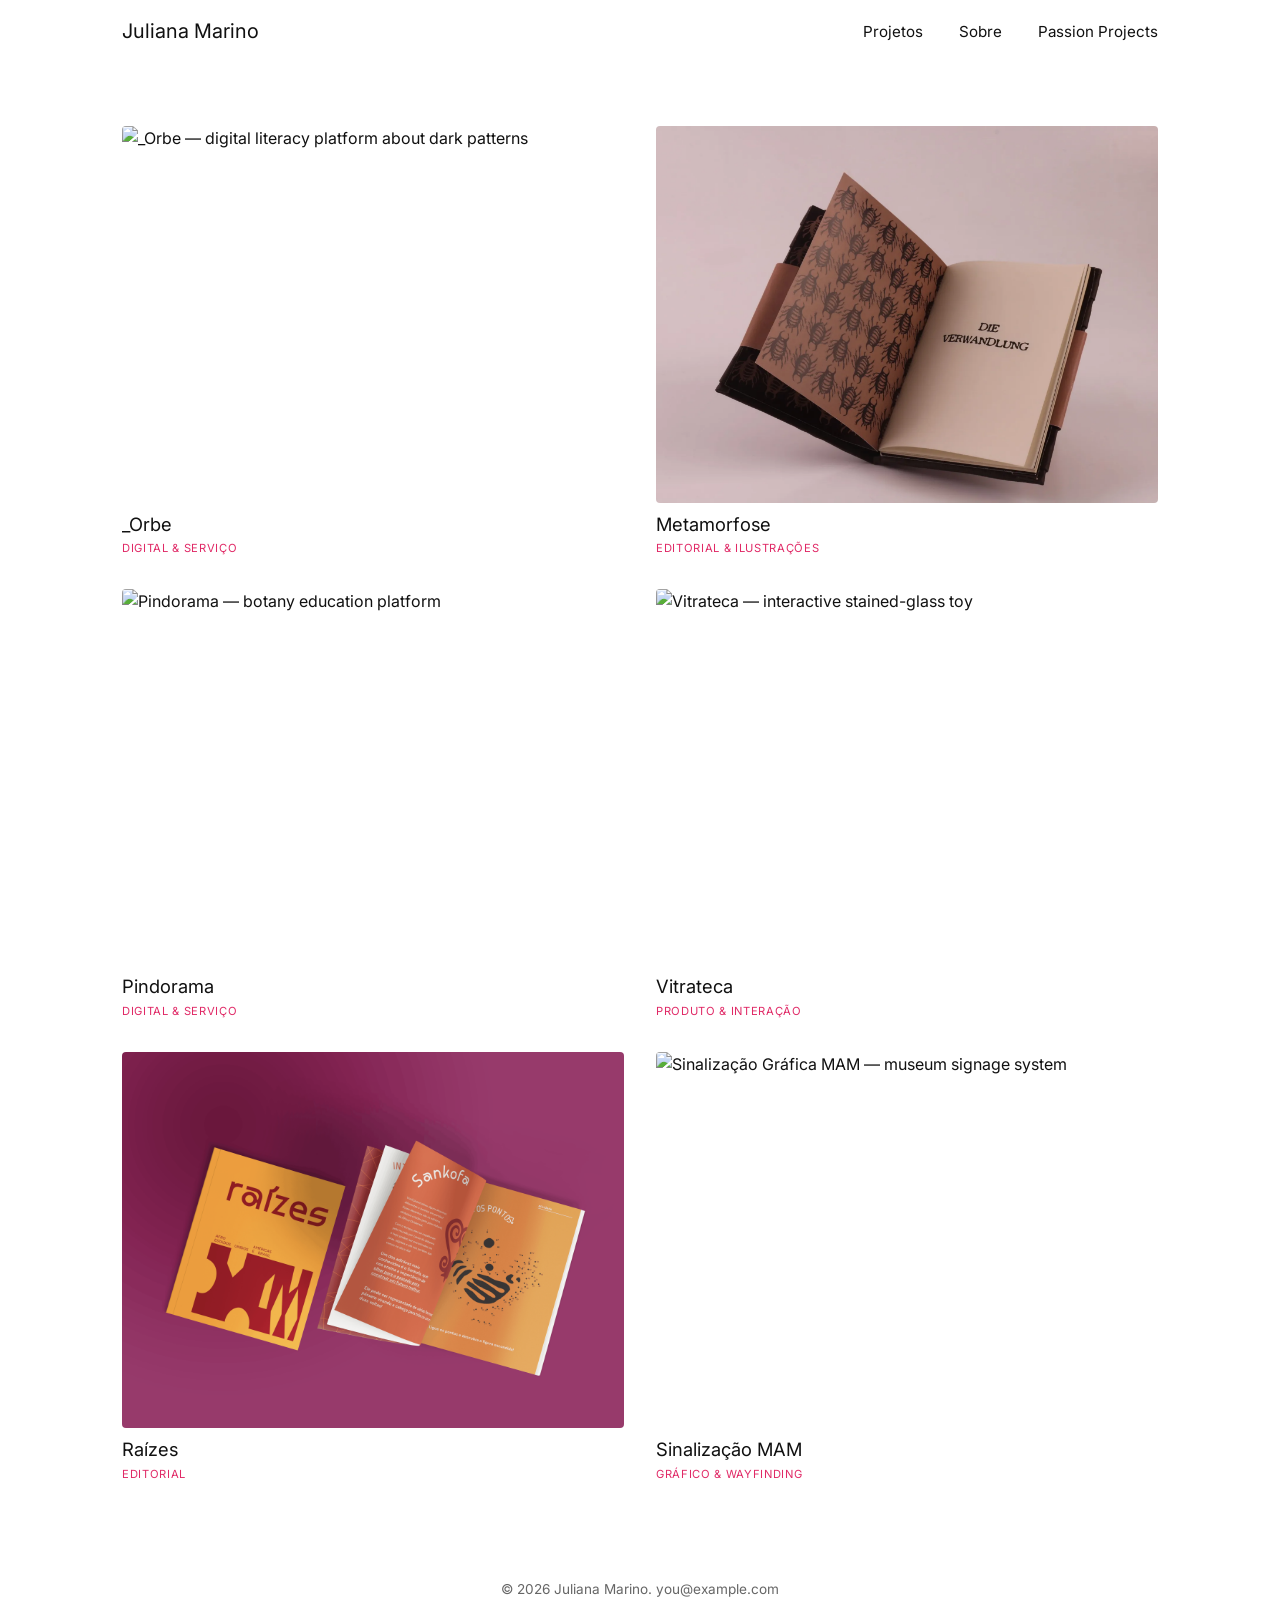
==== commit 7ba708bf: "hero" ====
--- a/index.html
+++ b/index.html
@@ -31,7 +31,7 @@
       </a>
 
       <a href="work/metamorfose.html" class="work-item">
-        <img src="images/work/metamorfose/hero_metamorfose.jpg" alt="Die Verwandlung — editorial book design">
+        <img src="images/work/metamorfose/hero_metamorfose.webp" alt="Die Verwandlung — editorial book design">
         <p class="work-title">Metamorfose</p>
       <p class="work-category">Editorial &amp; ilustrações</p>
       </a>
